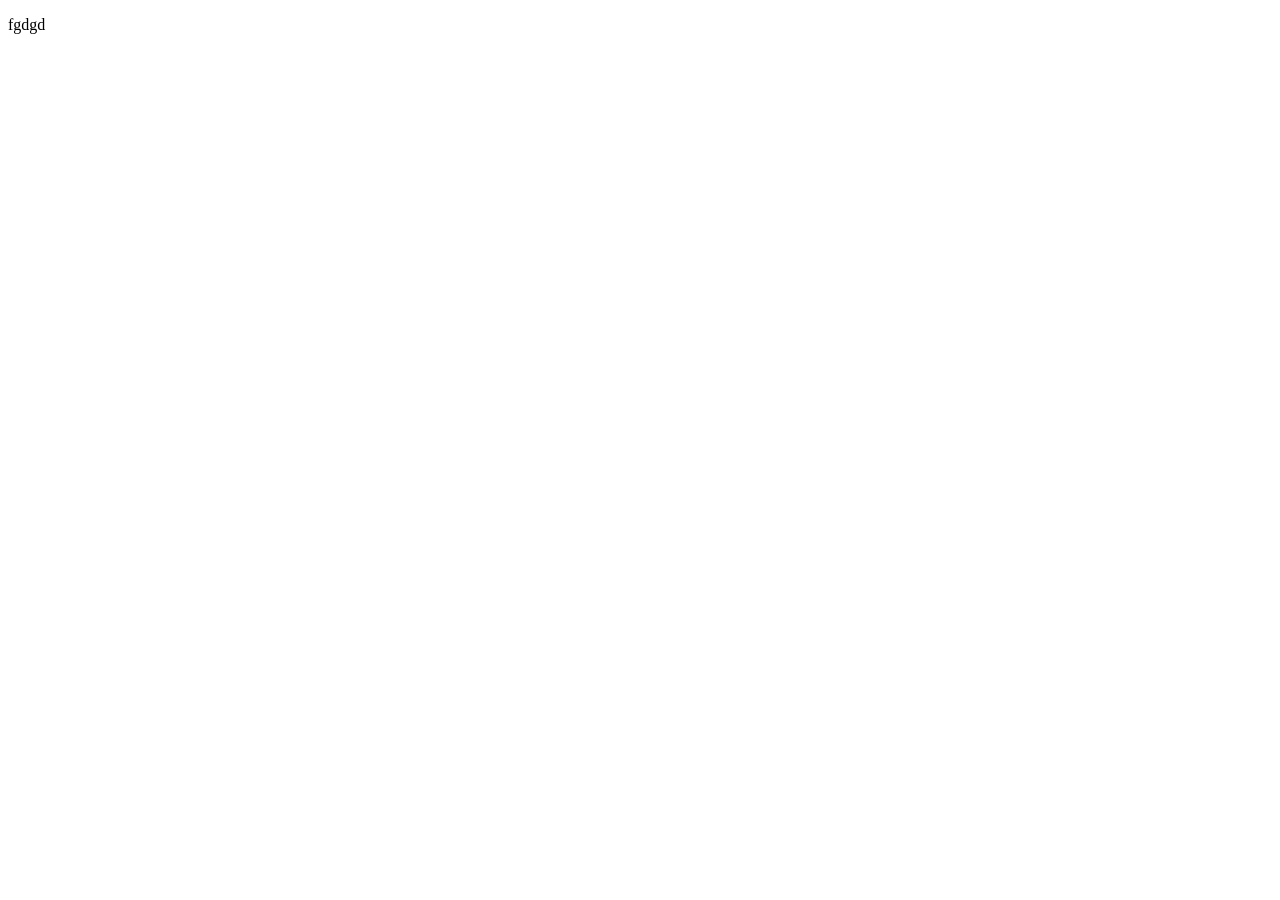
==== index.html @ 18733063 "test1" ====
<!DOCTYPE html>
<html lang="en">
<head>
    <meta charset="UTF-8">
    <meta name="viewport" content="width=device-width, initial-scale=1.0">
    <title>Document</title>
</head>
<body>
    <p>fgdgd</p>
</body>
</html>
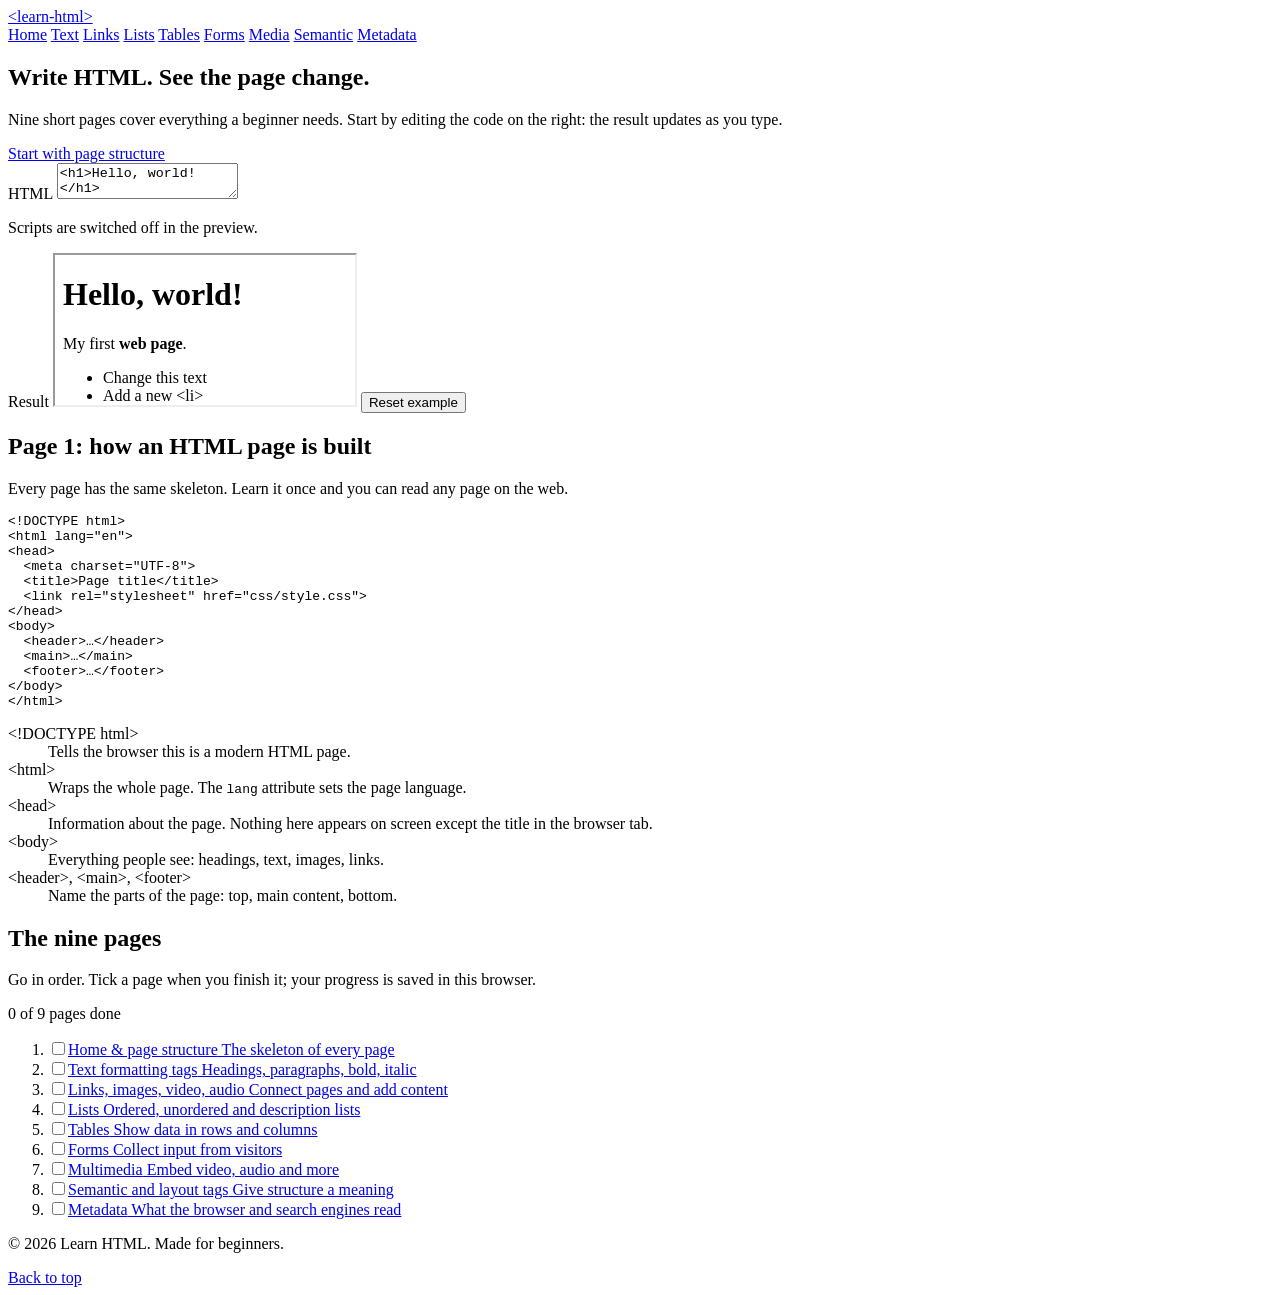
==== commit d699fcb2: "index.html" ====
--- a/index.html
+++ b/index.html
@@ -1,11 +1,139 @@
 <!DOCTYPE html>
 <html lang="en">
 <head>
-    <meta charset="UTF-8">
-    <meta name="viewport" content="width=device-width, initial-scale=1.0">
-    <title>Document</title>
+  <meta charset="UTF-8">
+  <meta name="viewport" content="width=device-width, initial-scale=1.0">
+  <meta name="description" content="Learn HTML step by step: text, links, lists, tables, forms, media and page layout.">
+  <title>Learn HTML – Home</title>
+  <link rel="stylesheet" href="css/style.css">
 </head>
 <body>
-    <p>fgdgd</p>
+  <header class="site-header">
+    <a class="logo" href="index.html">&lt;learn-html&gt;</a>
+    <nav aria-label="Main">
+      <a href="index.html" aria-current="page">Home</a>
+      <a href="text.html">Text</a>
+      <a href="links.html">Links</a>
+      <a href="lists.html">Lists</a>
+      <a href="tables.html">Tables</a>
+      <a href="forms.html">Forms</a>
+      <a href="media.html">Media</a>
+      <a href="semantic.html">Semantic</a>
+      <a href="metadata.html">Metadata</a>
+    </nav>
+  </header>
+
+  <main>
+    <section class="hero">
+      <div class="hero-text">
+        <h1>Write HTML. See the page change.</h1>
+        <p>Nine short pages cover everything a beginner needs. Start by editing the code on the right: the result updates as you type.</p>
+        <a class="button" href="#structure">Start with page structure</a>
+      </div>
+
+      <div class="playground">
+        <label for="code">HTML</label>
+        <textarea id="code" spellcheck="false" aria-describedby="hint">&lt;h1&gt;Hello, world!&lt;/h1&gt;
+&lt;p&gt;My first &lt;strong&gt;web page&lt;/strong&gt;.&lt;/p&gt;
+&lt;ul&gt;
+  &lt;li&gt;Change this text&lt;/li&gt;
+  &lt;li&gt;Add a new &amp;lt;li&amp;gt;&lt;/li&gt;
+&lt;/ul&gt;</textarea>
+        <p id="hint" class="hint">Scripts are switched off in the preview.</p>
+        <span class="label">Result</span>
+        <iframe id="preview" title="Result of your HTML" sandbox></iframe>
+        <button type="button" id="reset" class="link-button">Reset example</button>
+      </div>
+    </section>
+
+    <section id="structure" class="section">
+      <h2>Page 1: how an HTML page is built</h2>
+      <p>Every page has the same skeleton. Learn it once and you can read any page on the web.</p>
+
+      <div class="skeleton">
+        <pre><code>&lt;!DOCTYPE html&gt;
+&lt;html lang="en"&gt;
+&lt;head&gt;
+  &lt;meta charset="UTF-8"&gt;
+  &lt;title&gt;Page title&lt;/title&gt;
+  &lt;link rel="stylesheet" href="css/style.css"&gt;
+&lt;/head&gt;
+&lt;body&gt;
+  &lt;header&gt;…&lt;/header&gt;
+  &lt;main&gt;…&lt;/main&gt;
+  &lt;footer&gt;…&lt;/footer&gt;
+&lt;/body&gt;
+&lt;/html&gt;</code></pre>
+        <dl>
+          <dt>&lt;!DOCTYPE html&gt;</dt>
+          <dd>Tells the browser this is a modern HTML page.</dd>
+          <dt>&lt;html&gt;</dt>
+          <dd>Wraps the whole page. The <code>lang</code> attribute sets the page language.</dd>
+          <dt>&lt;head&gt;</dt>
+          <dd>Information about the page. Nothing here appears on screen except the title in the browser tab.</dd>
+          <dt>&lt;body&gt;</dt>
+          <dd>Everything people see: headings, text, images, links.</dd>
+          <dt>&lt;header&gt;, &lt;main&gt;, &lt;footer&gt;</dt>
+          <dd>Name the parts of the page: top, main content, bottom.</dd>
+        </dl>
+      </div>
+    </section>
+
+    <section class="section">
+      <h2>The nine pages</h2>
+      <p>Go in order. Tick a page when you finish it; your progress is saved in this browser.</p>
+      <p id="progress" class="progress" aria-live="polite"></p>
+      <ol class="lessons">
+        <li><label><input type="checkbox" data-page="index"><a href="index.html"><span>Home &amp; page structure</span> The skeleton of every page</a></label></li>
+        <li><label><input type="checkbox" data-page="text"><a href="text.html"><span>Text formatting tags</span> Headings, paragraphs, bold, italic</a></label></li>
+        <li><label><input type="checkbox" data-page="links"><a href="links.html"><span>Links, images, video, audio</span> Connect pages and add content</a></label></li>
+        <li><label><input type="checkbox" data-page="lists"><a href="lists.html"><span>Lists</span> Ordered, unordered and description lists</a></label></li>
+        <li><label><input type="checkbox" data-page="tables"><a href="tables.html"><span>Tables</span> Show data in rows and columns</a></label></li>
+        <li><label><input type="checkbox" data-page="forms"><a href="forms.html"><span>Forms</span> Collect input from visitors</a></label></li>
+        <li><label><input type="checkbox" data-page="media"><a href="media.html"><span>Multimedia</span> Embed video, audio and more</a></label></li>
+        <li><label><input type="checkbox" data-page="semantic"><a href="semantic.html"><span>Semantic and layout tags</span> Give structure a meaning</a></label></li>
+        <li><label><input type="checkbox" data-page="metadata"><a href="metadata.html"><span>Metadata</span> What the browser and search engines read</a></label></li>
+      </ol>
+    </section>
+  </main>
+
+  <footer class="site-footer">
+    <p>&copy; 2026 Learn HTML. Made for beginners.</p>
+    <a href="#top" onclick="window.scrollTo({top:0})">Back to top</a>
+  </footer>
+
+  <script>
+    // Live preview
+    var code = document.getElementById('code');
+    var preview = document.getElementById('preview');
+    var starter = code.value;
+    function update() { preview.srcdoc = code.value; }
+    code.addEventListener('input', update);
+    document.getElementById('reset').addEventListener('click', function () {
+      code.value = starter; update();
+    });
+    update();
+
+    // Progress tracker (saved in this browser)
+    var boxes = document.querySelectorAll('.lessons input');
+    var out = document.getElementById('progress');
+    var done = [];
+    try { done = JSON.parse(localStorage.getItem('learn-html-done')) || []; } catch (e) {}
+    function show() {
+      var n = 0;
+      boxes.forEach(function (b) { if (b.checked) n++; });
+      out.textContent = n + ' of ' + boxes.length + ' pages done';
+    }
+    boxes.forEach(function (b) {
+      b.checked = done.indexOf(b.dataset.page) !== -1;
+      b.addEventListener('change', function () {
+        var list = [];
+        boxes.forEach(function (x) { if (x.checked) list.push(x.dataset.page); });
+        try { localStorage.setItem('learn-html-done', JSON.stringify(list)); } catch (e) {}
+        show();
+      });
+    });
+    show();
+  </script>
 </body>
 </html>
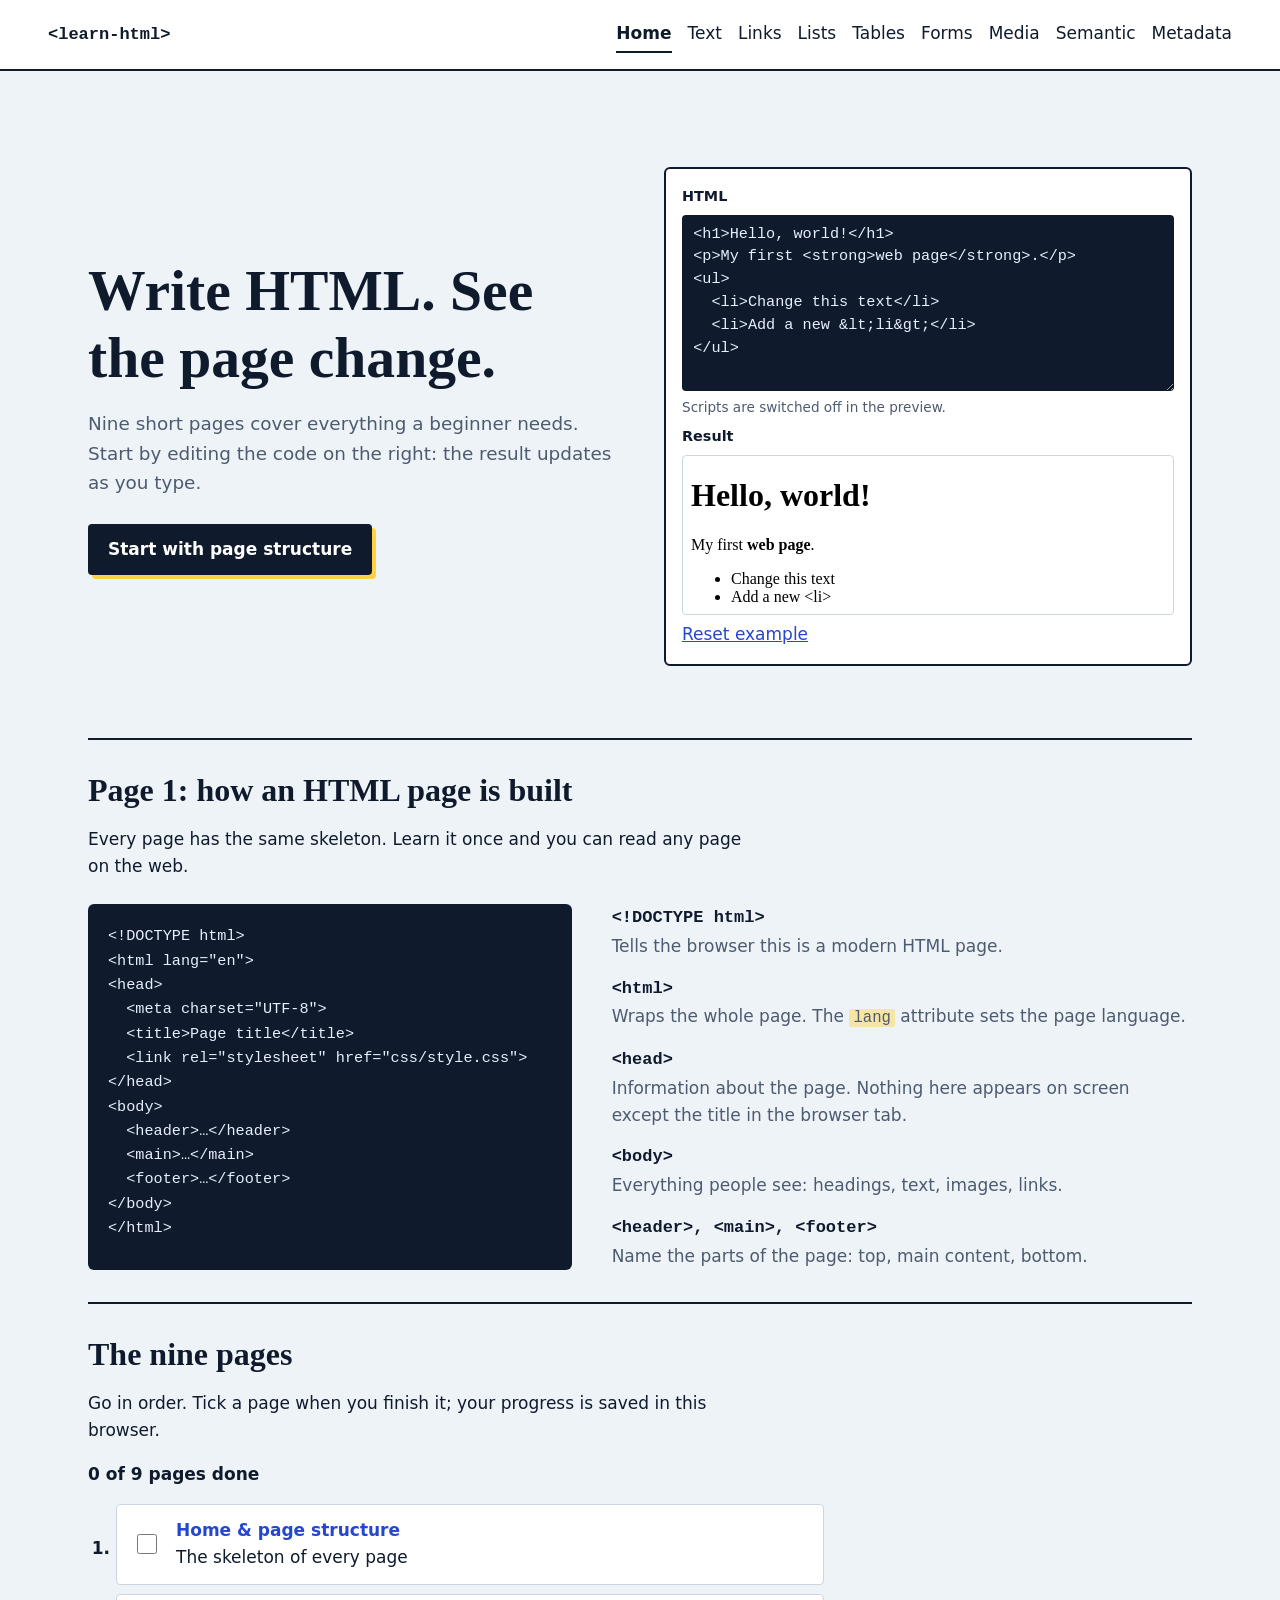
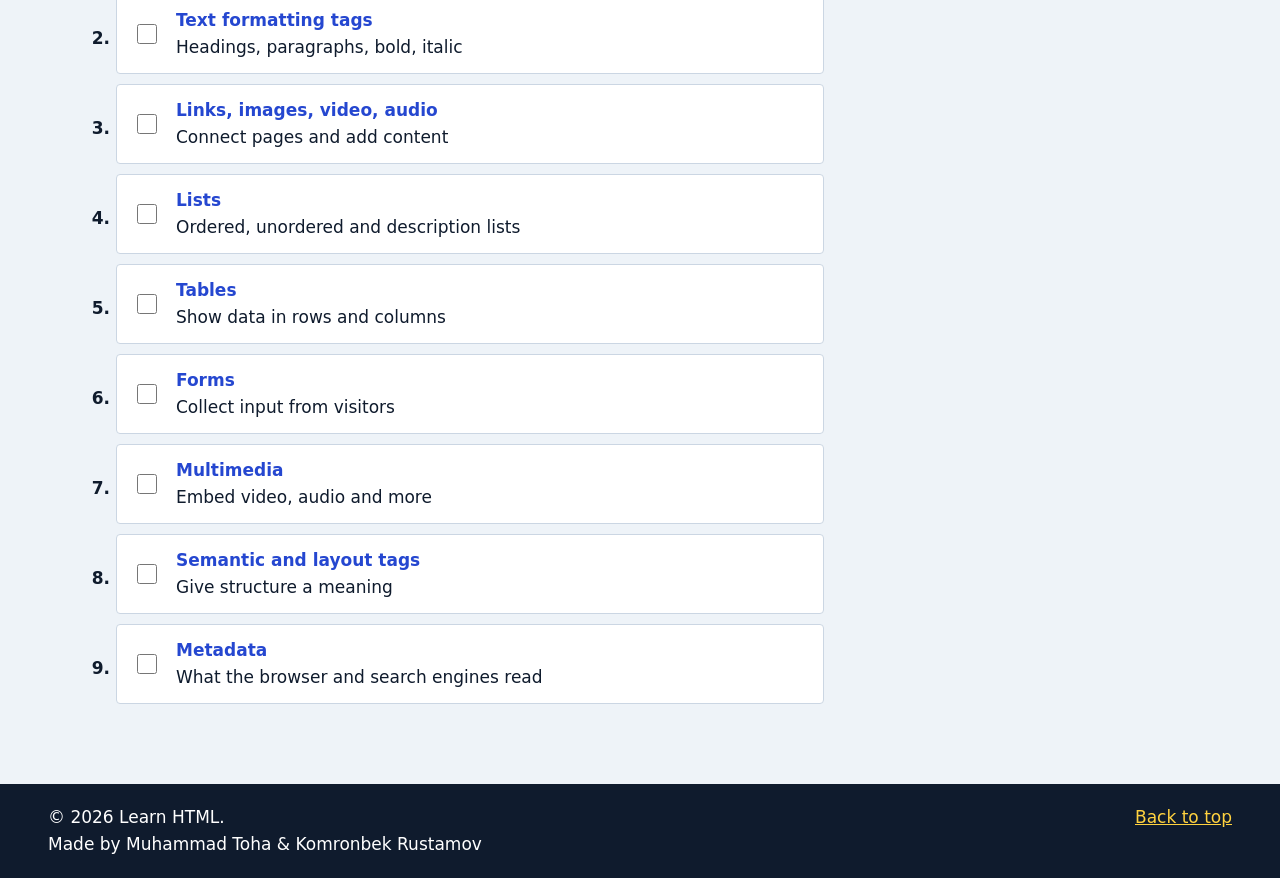
==== commit d67f4473: "style.css" ====
--- a/index.html
+++ b/index.html
@@ -98,7 +98,8 @@
   </main>
 
   <footer class="site-footer">
-    <p>&copy; 2026 Learn HTML. Made for beginners.</p>
+    <p>&copy; 2026 Learn HTML. <br>
+        Made by Muhammad Toha & Komronbek Rustamov</p>
     <a href="#top" onclick="window.scrollTo({top:0})">Back to top</a>
   </footer>
 
--- a/css/style.css
+++ b/css/style.css
@@ -0,0 +1,209 @@
+/* ==========================================================
+   Learn HTML – shared stylesheet for every page
+   Sections: 1 Variables  2 Base  3 Header and menu  4 Page layout
+             5 Content tags  6 Tables  7 Forms  8 Media
+             9 Home page extras  10 Lesson extras  11 Footer  12 Small screens
+   ========================================================== */
+
+/* 1. Variables: change a color here and it changes everywhere */
+:root {
+  --paper: #eef3f8;
+  --surface: #ffffff;
+  --ink: #0f1b2d;
+  --muted: #4d5b70;
+  --line: #cbd6e3;
+  --accent: #2547d0;
+  --marker: #ffd23f;
+  --code-bg: #0f1b2d;
+  --code-ink: #e8eefc;
+}
+
+/* 2. Base */
+* { box-sizing: border-box; }
+html { scroll-behavior: smooth; }
+body {
+  margin: 0;
+  background: var(--paper);
+  color: var(--ink);
+  font: 1.0625rem/1.6 system-ui, -apple-system, "Segoe UI", Roboto, sans-serif;
+}
+h1, h2 { font-family: Georgia, "Times New Roman", serif; line-height: 1.15; }
+h1 { font-size: clamp(2.2rem, 5vw, 3.6rem); margin: 0 0 1rem; }
+h2 { font-size: clamp(1.5rem, 3vw, 2rem); margin: 0 0 .5rem; }
+h3 { font-size: 1.05rem; margin: 1.5rem 0 .35rem; color: var(--accent); }
+p { max-width: 62ch; }
+a { color: var(--accent); }
+hr { border: 0; border-top: 2px solid var(--line); margin: 1.25rem 0; }
+
+a:focus-visible, button:focus-visible, input:focus-visible,
+select:focus-visible, textarea:focus-visible {
+  outline: 3px solid var(--accent);
+  outline-offset: 2px;
+}
+
+code, pre, textarea.code { font-family: Consolas, "SF Mono", Menlo, monospace; }
+:not(pre) > code {
+  background: rgba(255, 210, 63, .45);
+  padding: 0 .25rem;
+  border-radius: 2px;
+  font-size: .92em;
+}
+pre {
+  margin: 1rem 0; padding: 1.25rem; overflow-x: auto;
+  background: var(--code-bg); color: var(--code-ink);
+  border-radius: 6px; font-size: .95rem; line-height: 1.6;
+}
+
+/* 3. Header and menu (works with <header> and with .site-header) */
+body > header, .site-header {
+  display: flex; flex-wrap: wrap; gap: .75rem 2rem;
+  align-items: center; justify-content: space-between;
+  padding: 1rem clamp(1rem, 4vw, 3rem);
+  background: var(--surface);
+  border-bottom: 2px solid var(--ink);
+}
+body > header h1 { margin: 0; font-size: 1.4rem; }
+.logo { font-family: Consolas, Menlo, monospace; font-weight: 700; color: var(--ink); text-decoration: none; }
+nav { display: flex; flex-wrap: wrap; gap: .25rem 1rem; }
+nav a { color: var(--ink); text-decoration: none; padding: .25rem 0; border-bottom: 2px solid transparent; }
+nav a:hover { border-color: var(--accent); }
+nav a[aria-current="page"] { border-color: var(--ink); font-weight: 600; }
+
+/* 4. Page layout */
+body > main { padding: 1.5rem clamp(1rem, 4vw, 3rem) 3rem; max-width: 1200px; margin: 0 auto; }
+body > main > section:not(.hero) { padding: 2rem 0; border-top: 2px solid var(--ink); }
+.page-intro { grid-template-columns: 1fr; }
+
+/* 5. Content tags */
+ul, ol { padding-left: 1.5rem; }
+dl { margin: 1rem 0 0; }
+dt { font-family: Consolas, Menlo, monospace; font-weight: 700; margin-top: .9rem; }
+dt:first-child { margin-top: 0; }
+dd { margin: .1rem 0 0; color: var(--muted); }
+figure { margin: 0; }
+figcaption { font-size: .9rem; color: var(--muted); margin-top: .35rem; }
+aside { margin: 1rem 0; padding: .5rem 1rem; background: var(--surface); border-left: 5px solid var(--marker); }
+article { margin: 1rem 0; padding: .75rem 1rem; background: var(--surface); border: 1px solid var(--line); border-radius: 4px; }
+article h2 { font-size: 1.3rem; }
+.steps { max-width: 46rem; }
+.plain { list-style: none; padding: 0; margin: 0; display: grid; gap: .35rem; }
+.jump a { margin-right: .5rem; }
+.pager { display: flex; flex-wrap: wrap; justify-content: space-between; gap: 1rem; }
+
+/* 6. Tables */
+table { border-collapse: collapse; background: var(--surface); max-width: 100%; margin: .75rem 0; }
+caption { text-align: left; font-weight: 700; padding-bottom: .4rem; }
+th, td { border: 1px solid var(--ink); padding: .5rem .85rem; text-align: left; vertical-align: top; }
+table tr:first-child > th:not([scope="row"]) { background: var(--ink); color: #fff; }
+tbody th, th[scope="row"] { background: var(--paper); }
+table tfoot th, table tfoot td { background: var(--marker); color: var(--ink); font-weight: 700; }
+
+/* 7. Forms */
+form { max-width: 32rem; margin: 1rem 0; }
+form p { margin: .6rem 0; }
+label { font-weight: 600; margin-right: .4rem; }
+input:not([type="checkbox"]):not([type="radio"]), select, textarea {
+  font: inherit; max-width: 100%; padding: .5rem .7rem;
+  background: var(--surface); color: var(--ink);
+  border: 2px solid var(--ink); border-radius: 4px;
+}
+input[type="checkbox"], input[type="radio"] { accent-color: var(--accent); }
+button, input[type="submit"], input[type="reset"] {
+  font: inherit; font-weight: 600; cursor: pointer;
+  padding: .6rem 1.1rem; background: var(--ink); color: #fff;
+  border: 0; border-radius: 4px; box-shadow: 3px 3px 0 var(--marker);
+}
+button:hover, input[type="submit"]:hover { background: var(--accent); }
+.link-button {
+  justify-self: start; background: none; color: var(--accent); box-shadow: none;
+  padding: 0; font-weight: 400; text-decoration: underline;
+}
+.link-button:hover { background: none; }
+
+/* 8. Media */
+img, video { max-width: 100%; height: auto; }
+audio { display: block; width: 100%; max-width: 30rem; }
+
+/* 9. Home page extras */
+.hero {
+  display: grid; grid-template-columns: 1fr 1fr; gap: 2rem 3rem; align-items: center;
+  padding: clamp(2rem, 6vw, 4.5rem) 0;
+}
+.hero-text p { color: var(--muted); font-size: 1.15rem; }
+.button {
+  display: inline-block; margin-top: .5rem; padding: .75rem 1.25rem;
+  background: var(--ink); color: #fff; text-decoration: none; font-weight: 600;
+  border-radius: 4px; box-shadow: 4px 4px 0 var(--marker);
+}
+.button:hover { background: var(--accent); }
+
+.playground {
+  display: grid; gap: .4rem; padding: 1rem;
+  background: var(--surface); border: 2px solid var(--ink); border-radius: 6px;
+}
+.playground label, .playground .label { font-weight: 600; font-size: .9rem; margin: 0; }
+.playground textarea {
+  width: 100%; height: 11rem; resize: vertical; border: 0;
+  background: var(--code-bg); color: var(--code-ink);
+  font-family: Consolas, "SF Mono", Menlo, monospace; font-size: .95rem; line-height: 1.5; tab-size: 2;
+}
+.hint { margin: 0; font-size: .85rem; color: var(--muted); }
+#preview { width: 100%; height: 10rem; border: 1px solid var(--line); border-radius: 4px; background: #fff; }
+
+.skeleton { display: grid; grid-template-columns: minmax(0, 1fr) minmax(0, 1.2fr); gap: 1.5rem 2.5rem; margin-top: 1.5rem; }
+.skeleton pre { margin: 0; }
+.skeleton dl { margin: 0; }
+
+.progress { font-weight: 600; margin-bottom: 1rem; }
+.lessons { list-style: decimal; padding-left: 1.75rem; margin: 0; display: grid; gap: .6rem; max-width: 46rem; }
+.lessons li::marker { font-weight: 700; }
+.lessons label {
+  display: flex; align-items: center; gap: 1rem; margin: 0; font-weight: 400;
+  padding: .75rem 1rem; background: var(--surface);
+  border: 1px solid var(--line); border-radius: 4px;
+}
+.lessons input { width: 1.25rem; height: 1.25rem; flex: none; }
+.lessons a { color: var(--ink); text-decoration: none; display: grid; }
+.lessons a span { font-weight: 600; color: var(--accent); }
+.lessons a:hover span { text-decoration: underline; }
+
+/* 10. Lesson page extras (demo boxes and the metadata lab) */
+.demo { margin: 1.25rem 0; padding: 1rem 1.25rem; background: var(--surface); border: 2px dashed var(--ink); border-radius: 6px; }
+.demo-label { margin: .75rem 0 .35rem; font-weight: 600; font-size: .9rem; }
+.demo-label:first-child { margin-top: 0; }
+.demo ul, .demo ol { margin: .25rem 0; }
+.demo ul ul { margin-top: 0; }
+.demo dl { margin: 0; }
+.demo table { margin: 0; }
+
+.snippet-lab { display: grid; grid-template-columns: 1fr 1fr; gap: 1.5rem; margin-top: 1rem; align-items: start; }
+.fields { display: grid; gap: .4rem; }
+.fields label { display: flex; justify-content: space-between; font-size: .9rem; margin: 0; }
+textarea.short { height: 6rem; }
+.count { font-weight: 400; color: var(--muted); }
+.count.over { color: #b3261e; font-weight: 700; }
+.snippet { padding: 1.25rem; background: var(--surface); border: 1px solid var(--line); border-radius: 6px; }
+.snippet p { margin: 0; max-width: none; }
+.snippet-url { font-size: .85rem; color: var(--muted); }
+.snippet-title { font-size: 1.25rem; color: var(--accent); margin: .2rem 0 !important; overflow-wrap: anywhere; }
+.snippet-desc { color: var(--muted); font-size: .95rem; overflow-wrap: anywhere; }
+
+/* 11. Footer */
+body > footer, .site-footer {
+  display: flex; flex-wrap: wrap; justify-content: space-between; gap: .5rem;
+  padding: 1.25rem clamp(1rem, 4vw, 3rem);
+  background: var(--ink); color: #fff;
+}
+body > footer p, .site-footer p { margin: 0; }
+body > footer a, .site-footer a { color: var(--marker); }
+
+/* 12. Small screens and accessibility */
+@media (max-width: 800px) {
+  .hero, .skeleton, .snippet-lab { grid-template-columns: 1fr; }
+}
+@media (max-width: 640px) {
+  table { display: block; overflow-x: auto; }
+}
+@media (prefers-reduced-motion: reduce) {
+  html { scroll-behavior: auto; }
+}
